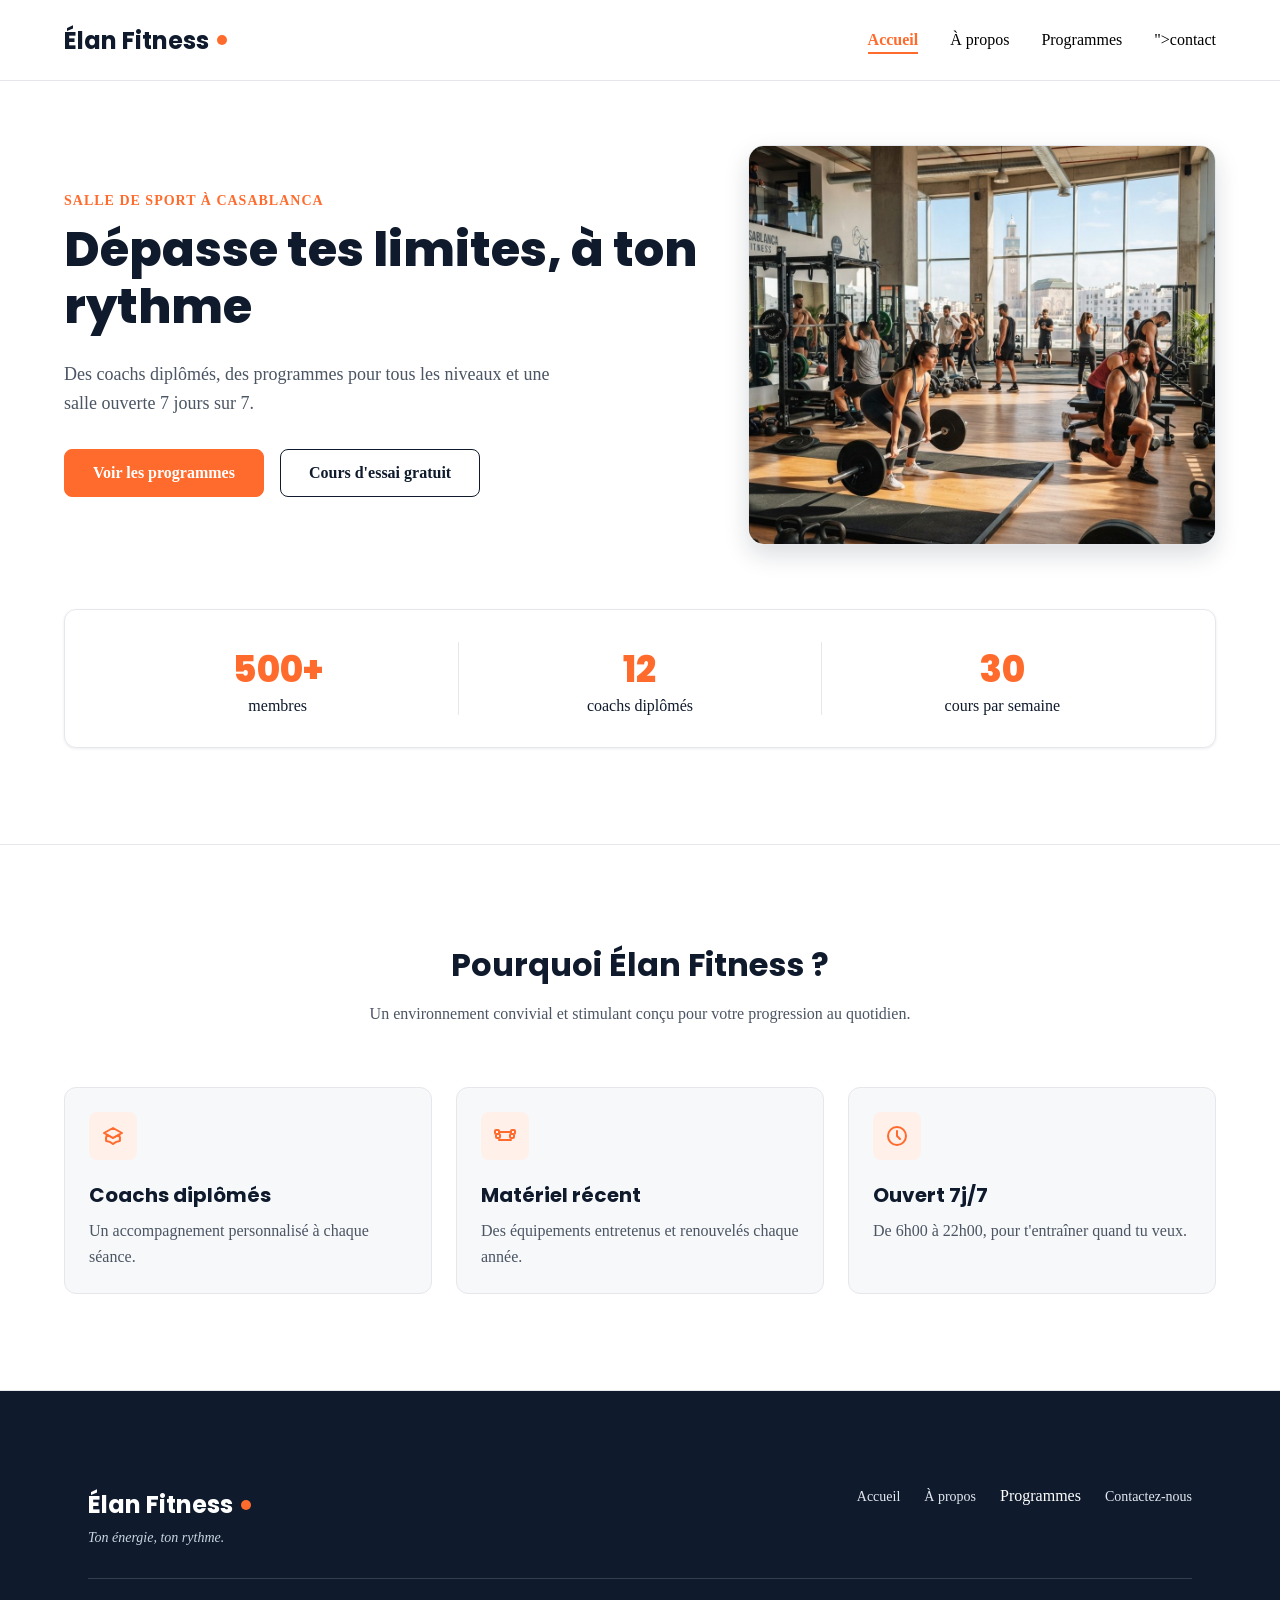
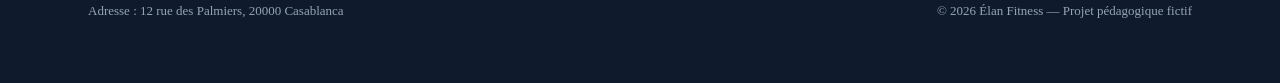
==== index.html @ 83a01551 "elan fitness" ====
<!DOCTYPE html>
<html lang="fr">
<head>
  <meta charset="UTF-8">
  <meta name="viewport" content="width=device-width, initial-scale=1">
  <meta name="description" content="Élan Fitness, salle de sport à Casablanca : musculation, yoga, cardio et boxe fitness avec des coachs diplômés. Réservez votre cours d'essai gratuit.">
  <title>Élan Fitness | Salle de sport à Casablanca</title>

  <link rel="preconnect" href="https://fonts.googleapis.com">
  <link rel="preconnect" href="https://fonts.gstatic.com" crossorigin>
  <link href="https://fonts.googleapis.com/css2?family=Inter:wght@400;500;600&family=Poppins:wght@600;700;800&display=swap" rel="stylesheet">

  <link rel="stylesheet" href="style.css">
</head>

<body>

  <header class="en-tete">
    <div class="conteneur en-tete-contenu">
      <a href="index.html" class="logo">Élan Fitness</a>

      <nav aria-label="Navigation principale">
        <ul class="menu">
          <li><a href="index.html" class="lien-actif">Accueil</a></li>
          <li><a href="a-propos.html">À propos</a></li>
          <li><a href="programme.html">Programmes</a></li>
           <li><a href="contact-elan.html">">contact</a></li>
        </ul>
      </nav>
    </div>
  </header>

  <main>

    <section id="accueil" class="hero">
      <div class="conteneur">

        <div class="hero-contenu">
          <div class="hero-texte">
            <p class="sur-titre">Salle de sport à Casablanca</p>
            <h1>Dépasse tes limites, à ton rythme</h1>
            <p class="hero-description">
              Des coachs diplômés, des programmes pour tous les niveaux et une salle ouverte 7 jours sur 7.
            </p>
            <div class="boutons">
              <a href="programme.html" class="bouton bouton-principal">Voir les programmes</a>
              <a href="contact-elan.html" class="bouton bouton-secondaire">Cours d'essai gratuit</a>
            </div>
          </div>

          <img class="hero-image" src="img/hero.jpg" alt="Des personnes s'entraînent dans une salle de sport lumineuse à Casablanca">
        </div>

        <div class="chiffres">
          <div class="chiffre">
            <p class="chiffre-nombre">500+</p>
            <p>membres</p>
          </div>
          <div class="chiffre">
            <p class="chiffre-nombre">12</p>
            <p>coachs diplômés</p>
          </div>
          <div class="chiffre">
            <p class="chiffre-nombre">30</p>
            <p>cours par semaine</p>
          </div>
        </div>

      </div>
    </section>

    <section class="section section-blanche">
      <div class="conteneur">

        <div class="section-titre">
          <h2>Pourquoi Élan Fitness ?</h2>
          <p>Un environnement convivial et stimulant conçu pour votre progression au quotidien.</p>
        </div>

        <div class="cartes">
          <article class="carte carte-avantage">
            <div class="icone"><img src="img/icone-coach.svg" alt=""></div>
            <h3>Coachs diplômés</h3>
            <p>Un accompagnement personnalisé à chaque séance.</p>
          </article>

          <article class="carte carte-avantage">
            <div class="icone"><img src="img/icone-materiel.svg" alt=""></div>
            <h3>Matériel récent</h3>
            <p>Des équipements entretenus et renouvelés chaque année.</p>
          </article>

          <article class="carte carte-avantage">
            <div class="icone"><img src="img/icone-horloge.svg" alt=""></div>
            <h3>Ouvert 7j/7</h3>
            <p>De 6h00 à 22h00, pour t'entraîner quand tu veux.</p>
          </article>
        </div>

      </div>
    </section>
    
  <footer class="pied-de-page">
    <div class="conteneur">
      
  <footer class="pied-de-page">
    <div class="conteneur">

      <div class="pied-haut">
        <div>
          <p class="logo logo-clair">Élan Fitness</p>
          <p class="slogan">Ton énergie, ton rythme.</p>
        </div>

        <nav aria-label="Navigation du pied de page">
          <ul class="menu menu-pied">
            <li><a href="index.html">Accueil</a></li>
            <li><a href="a-propos.html*">À propos</a></li>
            <li><az href="programme.html">Programmes</a></li>
              <li><a href="contact-elan.html">Contactez-nous</a></li>
          </ul>
        </nav>
      </div>

      <div class="pied-bas">
        <p>Adresse : 12 rue des Palmiers, 20000 Casablanca</p>
        <p>&copy; 2026 Élan Fitness — Projet pédagogique fictif</p>
      </div>

    </div>
  </footer>
  </body>
</html>
---- style.css ----
* {
  box-sizing: border-box;
  margin: 0;
  padding: 0;
}

html {
  scroll-behavior: smooth;
}


h1, h2, h3, h4 {
  font-family: 'Poppins', Arial, sans-serif;
  color: #0F1B2D;
}

a {
  color: inherit;
  text-decoration: none;
}

ul {
  list-style: none;
}

img {
  display: block;
  max-width: 100%;
}

a:focus-visible,
button:focus-visible {
  outline: 3px solid #FF6B2C;
  outline-offset: 2px;
}

.conteneur {
  width: 100%;
  max-width: 1200px;
  margin: 0 auto;
  padding: 0 24px;
}

.section {
  padding: 96px 0;
}

.section-blanche {
  background-color: #FFFFFF;
  border-top: 1px solid #E5E7EB;
  border-bottom: 1px solid #E5E7EB;
}

.section-titre {
  max-width: 640px;
  margin: 0 auto 64px;
  text-align: center;
}

.section-titre h2 {
  font-size: 32px;
  margin-bottom: 16px;
}

.section-titre h3 {
  font-size: 26px;
  margin-bottom: 12px;
}

.section-titre p {
  color: #4B5563;
}

.sur-titre {
  font-size: 14px;
  font-weight: 600;
  color: #FF6B2C;
  text-transform: uppercase;
  letter-spacing: 1px;
  margin-bottom: 12px;
}

.bouton {
  display: inline-block;
  padding: 14px 28px;
  border-radius: 8px;
  font-size: 16px;
  font-weight: 600;
  text-align: center;
  cursor: pointer;
}

.bouton-principal {
  background-color: #FF6B2C;
  border: 1px solid #FF6B2C;
  color: #FFFFFF;
}

.bouton-principal:hover {
  background-color: #F05817;
}

.bouton-secondaire {
  background-color: #FFFFFF;
  border: 1px solid #0F1B2D;
  color: #0F1B2D;
}

.bouton-secondaire:hover {
  background-color: #F3F4F6;
}

.cartes {
  display: flex;
  gap: 24px;
}

.carte {
  flex: 1;
  background-color: #FFFFFF;
  border: 1px solid #E5E7EB;
  border-radius: 12px;
  box-shadow: 0 1px 3px rgba(15, 27, 45, 0.08);
}

.icone {
  width: 48px;
  height: 48px;
  background-color: #FFF0EA;
  border-radius: 8px;
  display: flex;
  align-items: center;
  justify-content: center;
}

.icone img {
  width: 24px;
  height: 24px;
}

.icone-petite {
  width: 32px;
  height: 32px;
  border-radius: 50%;
}

.icone-petite img {
  width: 16px;
  height: 16px;
}

.en-tete {
  position: sticky;
  top: 0;
  z-index: 10;
  background-color: #FFFFFF;
  border-bottom: 1px solid #E5E7EB;
}

.en-tete-contenu {
  height: 80px;
  display: flex;
  align-items: center;
  justify-content: space-between;
}

.logo {
  display: flex;
  align-items: center;
  font-family: 'Poppins', Arial, sans-serif;
  font-size: 24px;
  font-weight: 700;
  color: #0F1B2D;
}

.logo::after {
  content: "";
  width: 10px;
  height: 10px;
  margin-left: 8px;
  background-color: #FF6B2C;
  border-radius: 50%;
}

.menu {
  display: flex;
  gap: 32px;
}

.menu a {
  font-weight: 500;
  padding-bottom: 4px;
  border-bottom: 2px solid transparent;
}

.menu a:hover {
  color: #FF6B2C;
}

.menu .lien-actif {
  color: #FF6B2C;
  font-weight: 600;
  border-bottom-color: #FF6B2C;
}

.hero {
  padding: 64px 0 96px;
}

.hero-contenu {
  display: flex;
  align-items: center;
  gap: 32px;
}

.hero-texte {
  flex: 7;
}

.hero-texte h1 {
  font-size: 48px;
  font-weight: 800;
  line-height: 1.2;
  margin-bottom: 24px;
}

.hero-description {
  max-width: 520px;
  font-size: 18px;
  line-height: 1.6;
  color: #4B5563;
  margin-bottom: 32px;
}

.boutons {
  display: flex;
  flex-wrap: wrap;
  gap: 16px;
}

.hero-image {
  flex: 5;
  min-width: 0;
  height: 400px;
  object-fit: cover;
  border-radius: 16px;
  border: 1px solid #E5E7EB;
  box-shadow: 0 10px 25px rgba(15, 27, 45, 0.15);
}

.chiffres {
  display: flex;
  margin-top: 64px;
  padding: 32px;
  background-color: #FFFFFF;
  border: 1px solid #E5E7EB;
  border-radius: 12px;
  box-shadow: 0 1px 3px rgba(15, 27, 45, 0.08);
}

.chiffre {
  flex: 1;
  text-align: center;
  font-weight: 500;
  color: #0F1B2D;
}

.chiffre + .chiffre {
  border-left: 1px solid #E5E7EB;
}

.chiffre-nombre {
  font-family: 'Poppins', Arial, sans-serif;
  font-size: 36px;
  font-weight: 800;
  color: #FF6B2C;
}

.carte-avantage {
  padding: 24px;
  background-color: #F7F8FA;
  box-shadow: none;
}

.carte-avantage .icone {
  margin-bottom: 20px;
}

.carte-avantage h3 {
  font-size: 20px;
  margin-bottom: 8px;
}

.carte-avantage p {
  color: #4B5563;
  line-height: 1.6;
}

.apropos-contenu {
  display: flex;
  align-items: center;
  gap: 64px;
}

.apropos-texte {
  flex: 7;
}

.apropos-texte h2 {
  font-size: 36px;
  line-height: 1.2;
  margin-bottom: 20px;
}

.apropos-texte p {
  color: #4B5563;
  line-height: 1.7;
  margin-bottom: 16px;
}

.valeurs {
  display: flex;
  gap: 16px;
  margin-top: 32px;
}

.valeur {
  flex: 1;
  display: flex;
  align-items: center;
  gap: 12px;
  padding: 12px 16px;
  background-color: #FFFFFF;
  border: 1px solid #E5E7EB;
  border-radius: 12px;
  font-family: 'Poppins', Arial, sans-serif;
  font-size: 14px;
  font-weight: 600;
  color: #0F1B2D;
}

.apropos-image {
  flex: 5;
  min-width: 0;
  height: 360px;
  object-fit: cover;
  border-radius: 16px;
  box-shadow: 0 10px 25px rgba(15, 27, 45, 0.15);
}

.carte-programme {
  display: flex;
  flex-direction: column;
  overflow: hidden;
}

.carte-programme > img {
  width: 100%;
  height: 200px;
  object-fit: cover;
}

.programme-corps {
  flex: 1;
  display: flex;
  flex-direction: column;
  padding: 20px;
}

.programme-corps h3 {
  font-size: 20px;
  margin-bottom: 8px;
}

.programme-corps p {
  font-size: 15px;
  color: #4B5563;
}

.etiquette {
  align-self: flex-start;
  padding: 4px 10px;
  margin-bottom: 12px;
  border-radius: 6px;
  font-size: 12px;
  font-weight: 600;
}

.etiquette-orange {
  background-color: #FFEDE5;
  color: #C2410C;
}

.etiquette-bleue {
  background-color: #DBEAFE;
  color: #1D4ED8;
}

.etiquette-verte {
  background-color: #D1FAE5;
  color: #047857;
}

.programme-corps .duree {
  display: flex;
  align-items: center;
  gap: 8px;
  margin-top: auto;
  padding-top: 16px;
  border-top: 1px solid #E5E7EB;
  font-size: 13px;
  font-weight: 600;
  color: #0F1B2D;
}

.programme-corps h3 + p {
  margin-bottom: 16px;
}

.duree img {
  width: 16px;
  height: 16px;
}

.formules {
  margin-top: 96px;
}

.formule {
  position: relative;
  display: flex;
  flex-direction: column;
  padding: 28px;
}

.formule h4 {
  font-size: 20px;
}

.prix {
  margin: 8px 0 16px;
  font-family: 'Poppins', Arial, sans-serif;
  font-size: 30px;
  font-weight: 800;
  color: #FF6B2C;
}

.prix span {
  font-family: 'Inter', Arial, sans-serif;
  font-size: 16px;
  font-weight: 500;
  color: #4B5563;
}

.prix-note {
  margin: -8px 0 16px;
  font-size: 13px;
  color: #4B5563;
}

.formule-liste {
  flex: 1;
  margin-bottom: 24px;
}

.formule-liste li {
  padding-left: 28px;
  margin-bottom: 12px;
  font-size: 15px;
  background-image: url('img/icone-check.svg');
  background-repeat: no-repeat;
  background-position: left center;
  background-size: 16px;
}

.formule .bouton {
  display: block;
}

.formule-populaire {
  border: 2px solid #FF6B2C;
  box-shadow: 0 10px 25px rgba(255, 107, 44, 0.2);
}

.badge-populaire {
  position: absolute;
  top: -14px;
  left: 50%;
  transform: translateX(-50%);
  padding: 4px 14px;
  background-color: #FF6B2C;
  border-radius: 999px;
  font-size: 12px;
  font-weight: 700;
  text-transform: uppercase;
  color: #FFFFFF;
}

.pied-de-page {
  padding: 48px 0 32px;
  background-color: #0F1B2D;
  color: #FFFFFF;
}

.pied-haut {
  display: flex;
  justify-content: space-between;
  align-items: flex-start;
  padding-bottom: 32px;
  border-bottom: 1px solid rgba(255, 255, 255, 0.15);
}

.logo-clair {
  color: #FFFFFF;
}

.slogan {
  margin-top: 8px;
  font-size: 14px;
  font-style: italic;
  color: #CBD5E1;
}

.menu-pied {
  gap: 24px;
}

.menu-pied a {
  font-size: 14px;
  font-weight: 400;
  color: #E2E8F0;
}

.pied-bas {
  display: flex;
  justify-content: space-between;
  margin-top: 24px;
  font-size: 13px;
  color: #94A3B8;
}
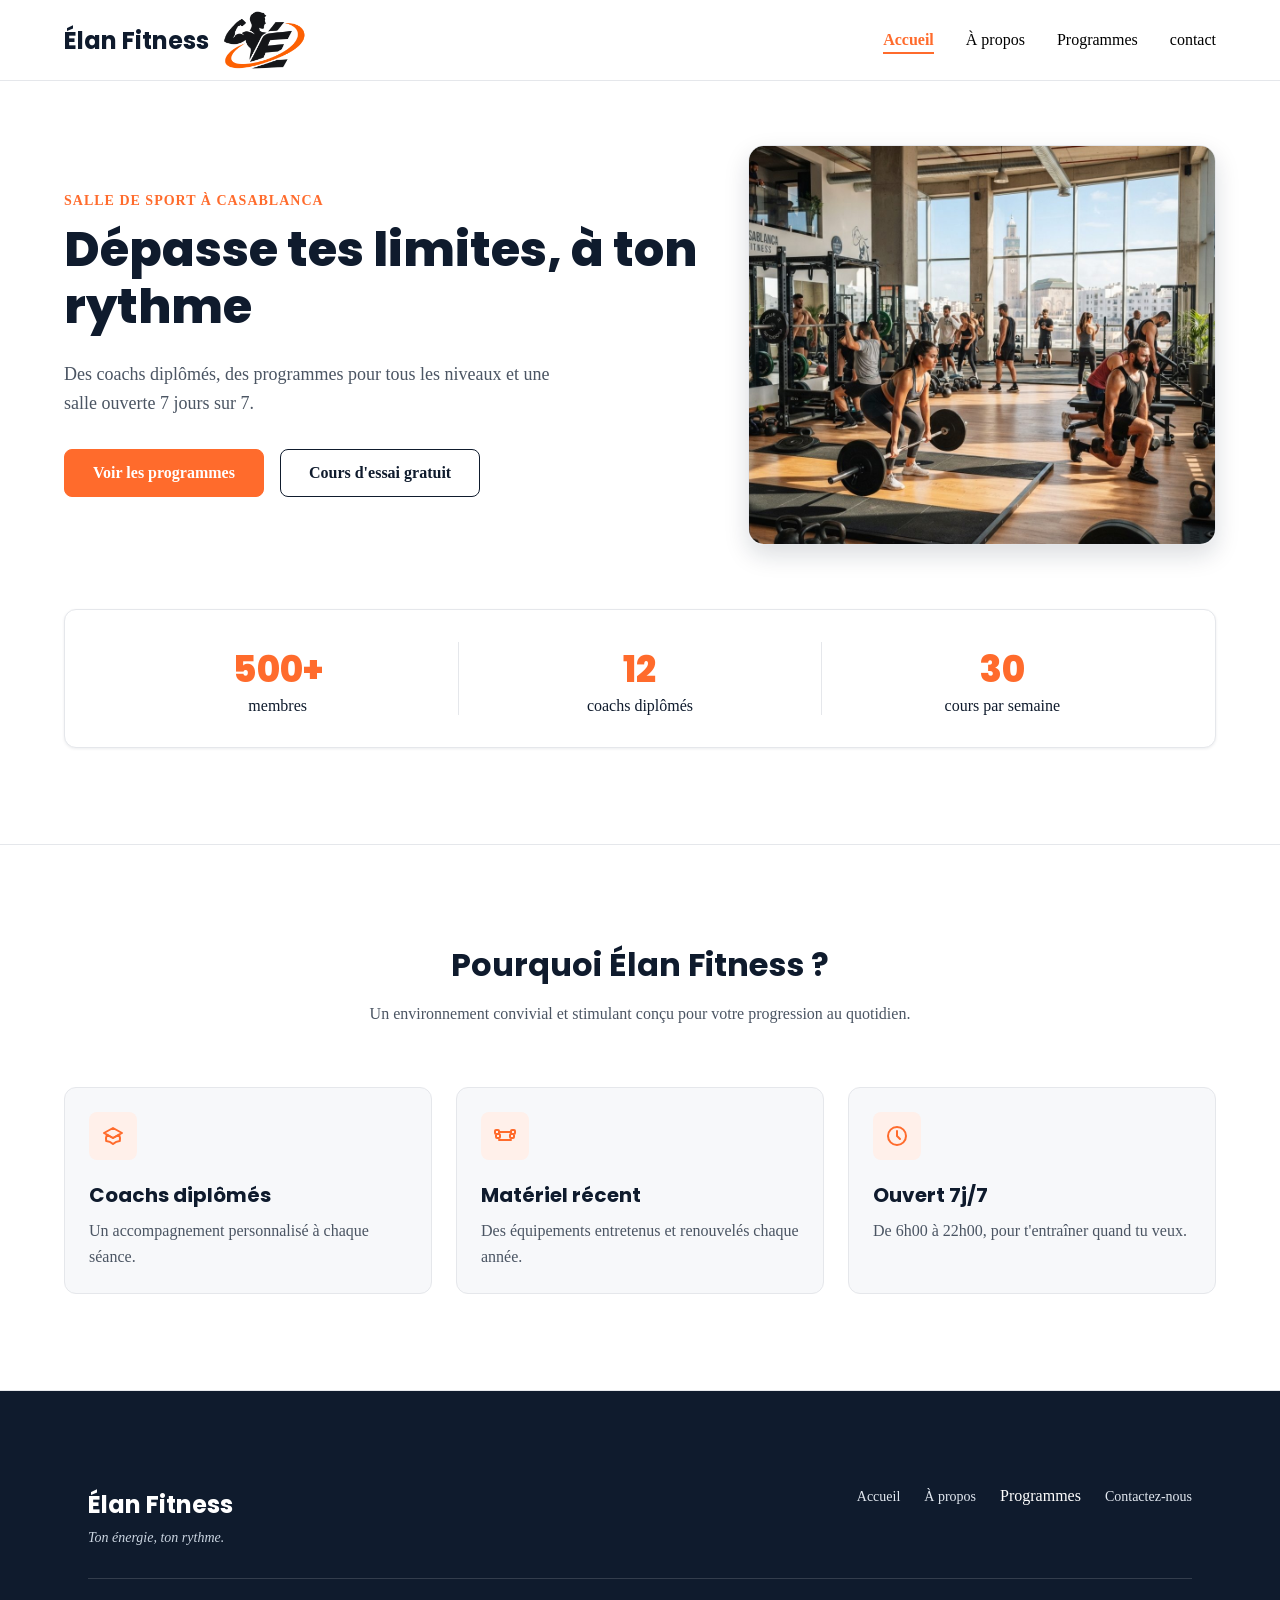
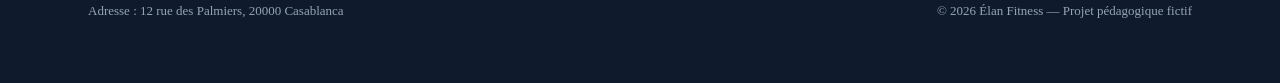
==== commit cb1b7895: "first commit" ====
--- a/index.html
+++ b/index.html
@@ -17,14 +17,14 @@
 
   <header class="en-tete">
     <div class="conteneur en-tete-contenu">
-      <a href="index.html" class="logo">Élan Fitness</a>
+      <a href="index.html" class="logo">Élan Fitness  <img src="img/photo.png.png"></a>
 
       <nav aria-label="Navigation principale">
         <ul class="menu">
           <li><a href="index.html" class="lien-actif">Accueil</a></li>
           <li><a href="a-propos.html">À propos</a></li>
           <li><a href="programme.html">Programmes</a></li>
-           <li><a href="contact-elan.html">">contact</a></li>
+           <li><a href="contact-elan.html">contact</a></li>
         </ul>
       </nav>
     </div>
--- a/style.css
+++ b/style.css
@@ -166,21 +166,22 @@
 
 .logo {
   display: flex;
-  align-items: center;
-  font-family: 'Poppins', Arial, sans-serif;
+  align-items: center; 
+    font-family : 'Poppins', Arial, sans-serif;
   font-size: 24px;
   font-weight: 700;
   color: #0F1B2D;
 }
 
-.logo::after {
+/* .logo::after {
   content: "";
-  width: 10px;
-  height: 10px;
-  margin-left: 8px;
+  width: 20px;
+  height: 20px;
+  margin-left: 10px;
   background-color: #FF6B2C;
   border-radius: 50%;
-}
+
+} */
 
 .menu {
   display: flex;
@@ -538,3 +539,6 @@
   font-size: 13px;
   color: #94A3B8;
 }
+.logo img{
+  height: 70px;
+}
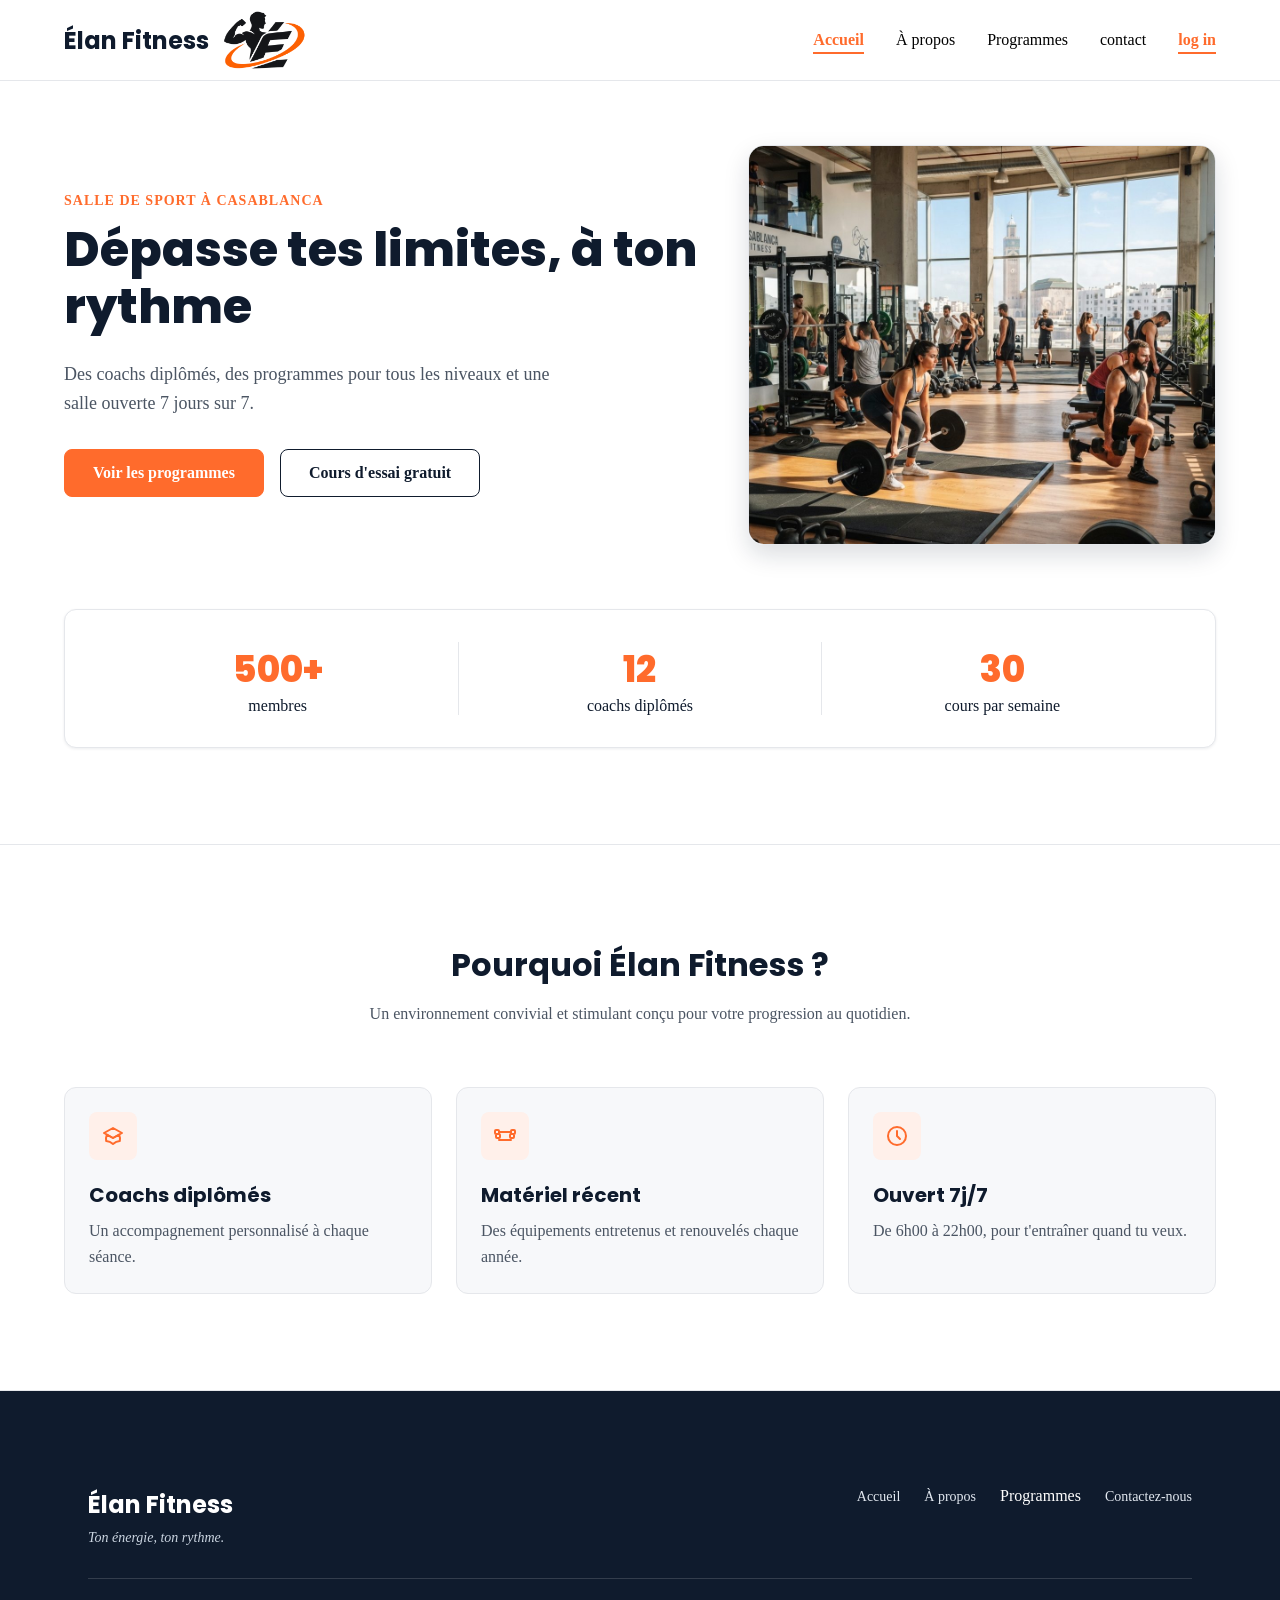
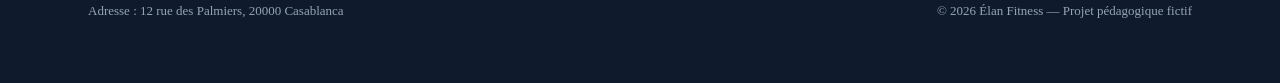
==== commit aee9f9ee: "first commit" ====
--- a/index.html
+++ b/index.html
@@ -1,14 +1,18 @@
 <!DOCTYPE html>
 <html lang="fr">
+
 <head>
   <meta charset="UTF-8">
   <meta name="viewport" content="width=device-width, initial-scale=1">
-  <meta name="description" content="Élan Fitness, salle de sport à Casablanca : musculation, yoga, cardio et boxe fitness avec des coachs diplômés. Réservez votre cours d'essai gratuit.">
+  <meta name="description"
+    content="Élan Fitness, salle de sport à Casablanca : musculation, yoga, cardio et boxe fitness avec des coachs diplômés. Réservez votre cours d'essai gratuit.">
   <title>Élan Fitness | Salle de sport à Casablanca</title>
 
   <link rel="preconnect" href="https://fonts.googleapis.com">
   <link rel="preconnect" href="https://fonts.gstatic.com" crossorigin>
-  <link href="https://fonts.googleapis.com/css2?family=Inter:wght@400;500;600&family=Poppins:wght@600;700;800&display=swap" rel="stylesheet">
+  <link
+    href="https://fonts.googleapis.com/css2?family=Inter:wght@400;500;600&family=Poppins:wght@600;700;800&display=swap"
+    rel="stylesheet">
 
   <link rel="stylesheet" href="style.css">
 </head>
@@ -17,14 +21,15 @@
 
   <header class="en-tete">
     <div class="conteneur en-tete-contenu">
-      <a href="index.html" class="logo">Élan Fitness  <img src="img/photo.png.png"></a>
+      <a href="index.html" class="logo">Élan Fitness <img src="img/photo.png.png"></a>
 
       <nav aria-label="Navigation principale">
         <ul class="menu">
           <li><a href="index.html" class="lien-actif">Accueil</a></li>
           <li><a href="a-propos.html">À propos</a></li>
           <li><a href="programme.html">Programmes</a></li>
-           <li><a href="contact-elan.html">contact</a></li>
+          <li><a href="contact-elan.html">contact</a></li>
+          <li><a href="login.html" class="lien-actif">log in</a></li>
         </ul>
       </nav>
     </div>
@@ -48,7 +53,8 @@
             </div>
           </div>
 
-          <img class="hero-image" src="img/hero.jpg" alt="Des personnes s'entraînent dans une salle de sport lumineuse à Casablanca">
+          <img class="hero-image" src="img/hero.jpg"
+            alt="Des personnes s'entraînent dans une salle de sport lumineuse à Casablanca">
         </div>
 
         <div class="chiffres">
@@ -99,38 +105,38 @@
 
       </div>
     </section>
-    
-  <footer class="pied-de-page">
-    <div class="conteneur">
-      
-  <footer class="pied-de-page">
-    <div class="conteneur">
 
-      <div class="pied-haut">
-        <div>
-          <p class="logo logo-clair">Élan Fitness</p>
-          <p class="slogan">Ton énergie, ton rythme.</p>
-        </div>
+    <footer class="pied-de-page">
+      <div class="conteneur">
 
-        <nav aria-label="Navigation du pied de page">
-          <ul class="menu menu-pied">
-            <li><a href="index.html">Accueil</a></li>
-            <li><a href="a-propos.html*">À propos</a></li>
-            <li><az href="programme.html">Programmes</a></li>
-              <li><a href="contact-elan.html">Contactez-nous</a></li>
-          </ul>
-        </nav>
-      </div>
+        <footer class="pied-de-page">
+          <div class="conteneur">
 
-      <div class="pied-bas">
-        <p>Adresse : 12 rue des Palmiers, 20000 Casablanca</p>
-        <p>&copy; 2026 Élan Fitness — Projet pédagogique fictif</p>
-      </div>
+            <div class="pied-haut">
+              <div>
+                <p class="logo logo-clair">Élan Fitness</p>
+                <p class="slogan">Ton énergie, ton rythme.</p>
+              </div>
 
-    </div>
-  </footer>
-  </body>
-</html>
+              <nav aria-label="Navigation du pied de page">
+                <ul class="menu menu-pied">
+                  <li><a href="index.html">Accueil</a></li>
+                  <li><a href="a-propos.html*">À propos</a></li>
+                  <li>
+                    <az href="programme.html">Programmes</a>
+                  </li>
+                  <li><a href="contact-elan.html">Contactez-nous</a></li>
+                </ul>
+              </nav>
+            </div>
 
+            <div class="pied-bas">
+              <p>Adresse : 12 rue des Palmiers, 20000 Casablanca</p>
+              <p>&copy; 2026 Élan Fitness — Projet pédagogique fictif</p>
+            </div>
 
-  
+          </div>
+        </footer>
+</body>
+
+</html>
